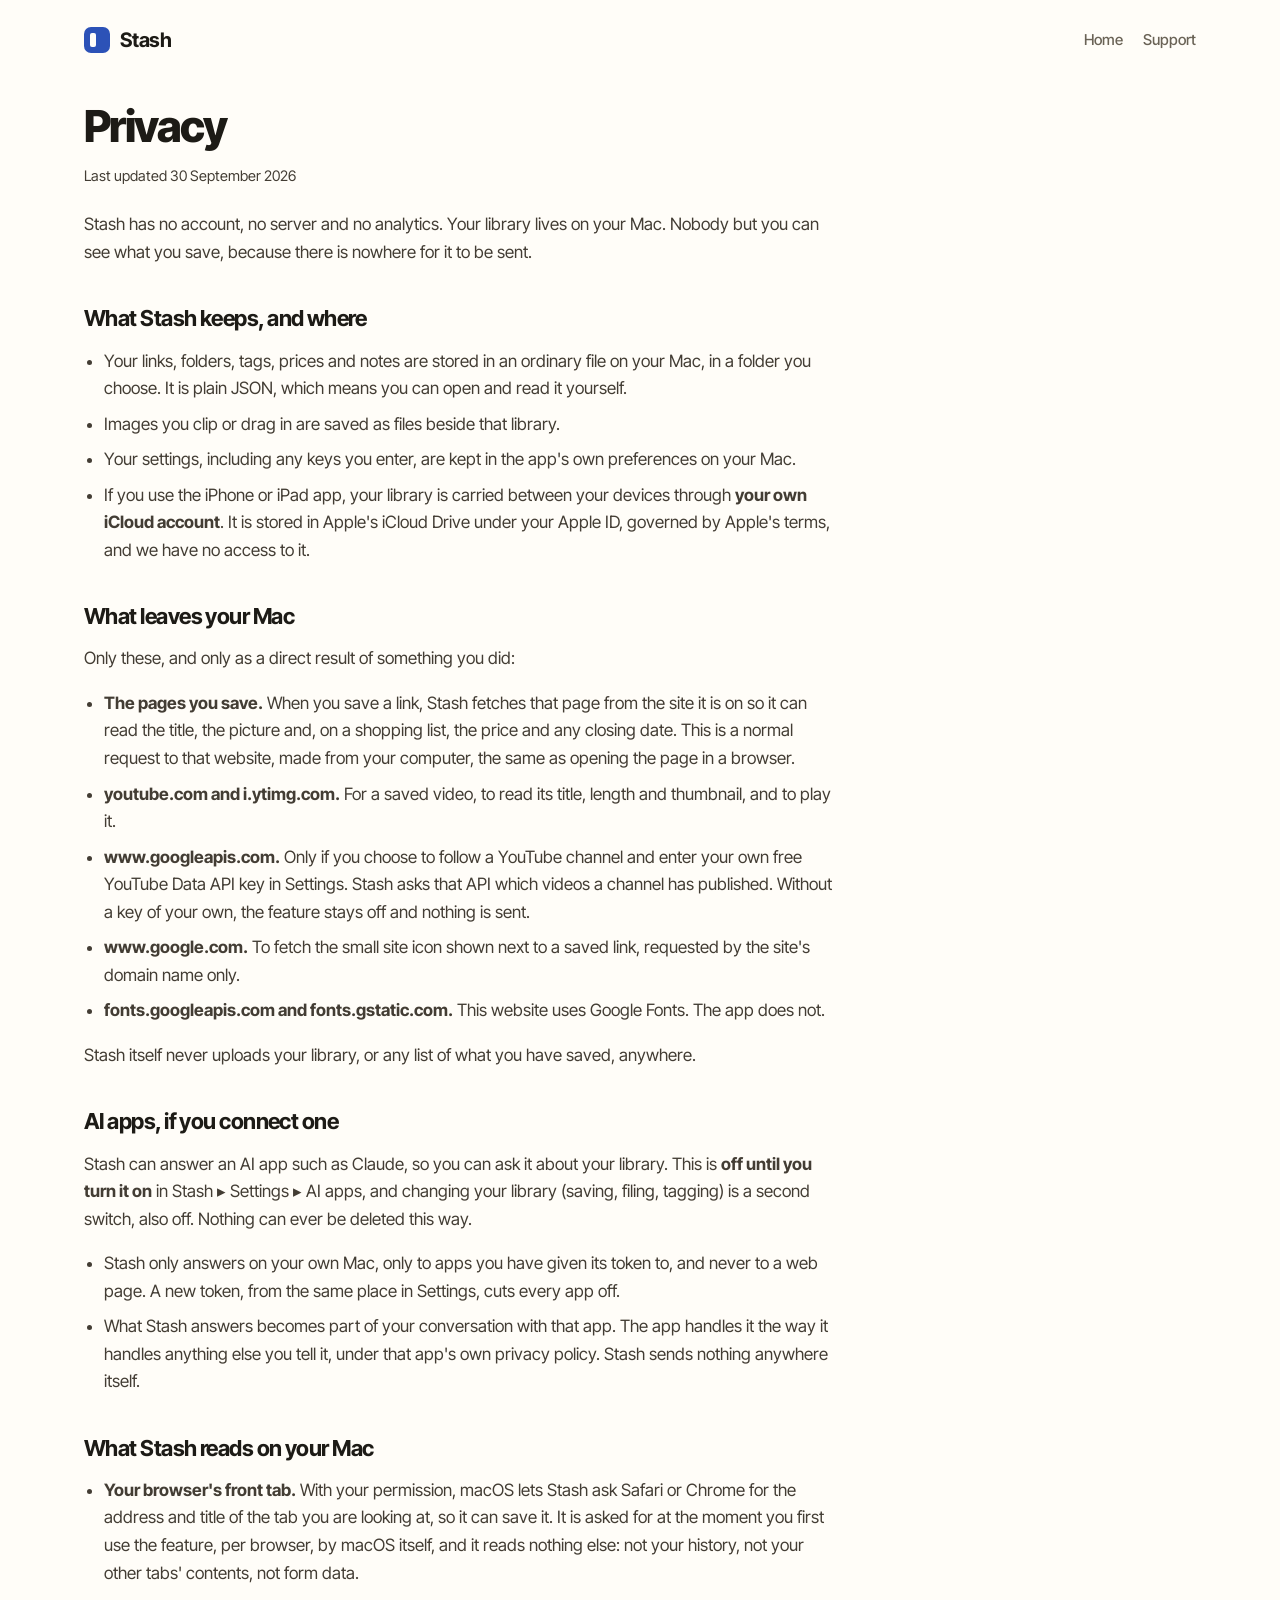
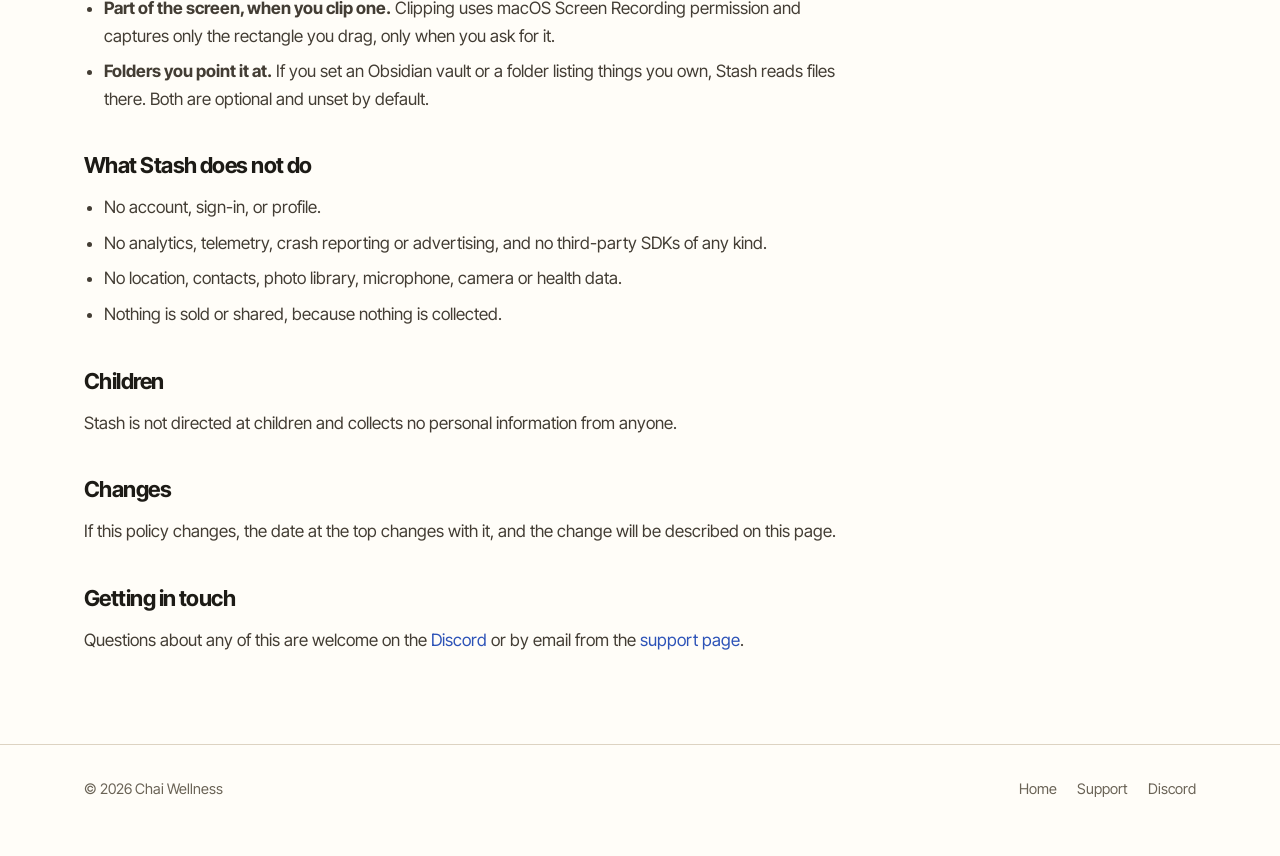
==== privacy.html @ 97584c2a "First publish: Stash Library site" ====
<!DOCTYPE html>
<html lang="en">
<head>
<meta charset="utf-8">
<meta name="viewport" content="width=device-width, initial-scale=1, viewport-fit=cover">
<meta name="description" content="Stash Library's privacy policy: what the app sends, where it sends it, and what it keeps on your own machine.">
<meta name="theme-color" content="#fffdf8" media="(prefers-color-scheme: light)">
<meta name="theme-color" content="#14161b" media="(prefers-color-scheme: dark)">
<meta property="og:title" content="Stash Library — Privacy">
<meta property="og:description" content="What Stash sends, where, and what stays on your Mac.">
<meta property="og:type" content="website">
<meta property="og:image" content="og-image.png">
<meta name="twitter:card" content="summary_large_image">
<link rel="icon" href="favicon.svg" type="image/svg+xml">
<link rel="apple-touch-icon" href="apple-touch-icon.png">
<title>Stash Library — Privacy</title>
<link rel="preconnect" href="https://fonts.googleapis.com">
<link rel="preconnect" href="https://fonts.gstatic.com" crossorigin>
<link rel="stylesheet" href="https://fonts.googleapis.com/css2?family=Inter+Tight:wght@400;500;600;700&family=JetBrains+Mono:wght@500;600&display=swap">
<link rel="stylesheet" href="style.css?v=4">
<style>[hidden]{display:none!important}</style>
</head>
<body>

<div class="wrap">
  <header class="top">
    <a class="brand" href="index.html" aria-label="Stash">
      <span class="brand-mark" aria-hidden="true"></span><span>Stash</span>
    </a>
    <nav class="nav" aria-label="Sections">
      <a href="index.html">Home</a>
      <a href="support.html">Support</a>
    </nav>
  </header>

  <main class="page">
    <h1>Privacy</h1>
    <p class="updated">Last updated 30 September 2026</p>

    <p>Stash has no account, no server and no analytics. Your library lives on your Mac. Nobody
      but you can see what you save, because there is nowhere for it to be sent.</p>

    <h2>What Stash keeps, and where</h2>
    <ul>
      <li>Your links, folders, tags, prices and notes are stored in an ordinary file on your Mac,
        in a folder you choose. It is plain JSON, which means you can open and read it yourself.</li>
      <li>Images you clip or drag in are saved as files beside that library.</li>
      <li>Your settings, including any keys you enter, are kept in the app's own preferences on
        your Mac.</li>
      <li>If you use the iPhone or iPad app, your library is carried between your devices through
        <b>your own iCloud account</b>. It is stored in Apple's iCloud Drive under your Apple ID,
        governed by Apple's terms, and we have no access to it.</li>
    </ul>

    <h2>What leaves your Mac</h2>
    <p>Only these, and only as a direct result of something you did:</p>
    <ul>
      <li><b>The pages you save.</b> When you save a link, Stash fetches that page from the site it
        is on so it can read the title, the picture and, on a shopping list, the price and any
        closing date. This is a normal request to that website, made from your computer, the same
        as opening the page in a browser.</li>
      <li><b>youtube.com and i.ytimg.com.</b> For a saved video, to read its title, length and
        thumbnail, and to play it.</li>
      <li><b>www.googleapis.com.</b> Only if you choose to follow a YouTube channel and enter your
        own free YouTube Data API key in Settings. Stash asks that API which videos a channel has
        published. Without a key of your own, the feature stays off and nothing is sent.</li>
      <li><b>www.google.com.</b> To fetch the small site icon shown next to a saved link, requested
        by the site's domain name only.</li>
      <li><b>fonts.googleapis.com and fonts.gstatic.com.</b> This website uses Google Fonts. The
        app does not.</li>
    </ul>
    <p>Stash itself never uploads your library, or any list of what you have saved, anywhere.</p>

    <h2>AI apps, if you connect one</h2>
    <p>Stash can answer an AI app such as Claude, so you can ask it about your library. This is
      <b>off until you turn it on</b> in Stash ▸ Settings ▸ AI apps, and changing your library
      (saving, filing, tagging) is a second switch, also off. Nothing can ever be deleted this way.</p>
    <ul>
      <li>Stash only answers on your own Mac, only to apps you have given its token to, and never to a
        web page. A new token, from the same place in Settings, cuts every app off.</li>
      <li>What Stash answers becomes part of your conversation with that app. The app handles it the way
        it handles anything else you tell it, under that app's own privacy policy. Stash sends nothing
        anywhere itself.</li>
    </ul>

    <h2>What Stash reads on your Mac</h2>
    <ul>
      <li><b>Your browser's front tab.</b> With your permission, macOS lets Stash ask Safari or
        Chrome for the address and title of the tab you are looking at, so it can save it. It is
        asked for at the moment you first use the feature, per browser, by macOS itself, and it
        reads nothing else: not your history, not your other tabs' contents, not form data.</li>
      <li><b>Part of the screen, when you clip one.</b> Clipping uses macOS Screen Recording
        permission and captures only the rectangle you drag, only when you ask for it.</li>
      <li><b>Folders you point it at.</b> If you set an Obsidian vault or a folder listing things
        you own, Stash reads files there. Both are optional and unset by default.</li>
    </ul>

    <h2>What Stash does not do</h2>
    <ul>
      <li>No account, sign-in, or profile.</li>
      <li>No analytics, telemetry, crash reporting or advertising, and no third-party SDKs of any
        kind.</li>
      <li>No location, contacts, photo library, microphone, camera or health data.</li>
      <li>Nothing is sold or shared, because nothing is collected.</li>
    </ul>

    <h2>Children</h2>
    <p>Stash is not directed at children and collects no personal information from anyone.</p>

    <h2>Changes</h2>
    <p>If this policy changes, the date at the top changes with it, and the change will be
      described on this page.</p>

    <h2>Getting in touch</h2>
    <p>Questions about any of this are welcome on the <a data-discord href="support.html#community">Discord</a>
      or by email from the <a href="support.html">support page</a>.</p>
  </main>
</div>

<footer>
  <div class="wrap foot-inner">
    <div>&copy; 2026 Chai Wellness</div>
    <nav class="foot-links" aria-label="More">
      <a href="index.html">Home</a>
      <a href="support.html">Support</a>
      <a data-discord href="support.html#community">Discord</a>
    </nav>
  </div>
</footer>

<script src="site.js?v=3" defer></script>
</body>
</html>
---- style.css ----
/* Stash Library — site styles.
 *
 * The palette is the app's own, sampled from its screenshots rather than invented: warm paper
 * (#fffdf8 / #faf6ef), the rail's deeper sand (#ebe4d8), the blue of a selected chip (#2c52b7),
 * the green a fallen price is written in and the amber of a shopping list. A site that does not
 * look like the app it sells makes the screenshots feel borrowed.
 *
 * Type is deliberately unlike Crate's: this is a keyboard tool, so a crisp grotesque with a mono for
 * key caps and query syntax, not a display serif. Spacing runs on an 8px grid.
 *
 * Key caps follow Eric's design system: tinted with the accent, a border and a heavier bottom edge,
 * one cap per glyph so ⌃⌘S reads as three keys rather than a smudge.
 */

:root {
  --paper: #fffdf8;
  --paper-2: #faf6ef;
  --sand: #ebe4d8;
  --sand-2: #e2d9c9;
  --ink: #1d1b16;
  --ink-2: #433d34;
  --muted: #6a6356;
  --line: #ddd3c2;
  --accent: #2c52b7;
  --accent-ink: #ffffff;
  --accent-soft: rgba(44, 82, 183, .09);
  --green: #1f7f55;
  --amber: #a86a08;
  --radius: 14px;
  --radius-sm: 9px;
  --shadow: 0 1px 2px rgba(29, 27, 22, .05), 0 10px 28px rgba(29, 27, 22, .08);
  --shadow-lift: 0 2px 4px rgba(29, 27, 22, .06), 0 16px 36px rgba(29, 27, 22, .12);
  --shot-shadow: rgba(29, 27, 22, .2);
  --maxw: 1160px;
}

@media (prefers-color-scheme: dark) {
  :root:not([data-theme="light"]) {
    --paper: #14161b; --paper-2: #181b21; --sand: #1f232c; --sand-2: #272c37;
    --ink: #eceef2; --ink-2: #c9cfd9; --muted: #9aa2b1; --line: #2c313c;
    --accent: #93aaf6; --accent-ink: #0f1420; --accent-soft: rgba(147, 170, 246, .12);
    --green: #4cc48c; --amber: #e0a545;
    --shadow: 0 1px 2px rgba(0, 0, 0, .3), 0 10px 28px rgba(0, 0, 0, .4);
    --shadow-lift: 0 2px 4px rgba(0, 0, 0, .35), 0 16px 36px rgba(0, 0, 0, .5);
    --shot-shadow: rgba(0, 0, 0, .55);
  }
}
:root[data-theme="dark"] {
  --paper: #14161b; --paper-2: #181b21; --sand: #1f232c; --sand-2: #272c37;
  --ink: #eceef2; --ink-2: #c9cfd9; --muted: #9aa2b1; --line: #2c313c;
  --accent: #93aaf6; --accent-ink: #0f1420; --accent-soft: rgba(147, 170, 246, .12);
  --green: #4cc48c; --amber: #e0a545;
  --shadow: 0 1px 2px rgba(0, 0, 0, .3), 0 10px 28px rgba(0, 0, 0, .4);
  --shadow-lift: 0 2px 4px rgba(0, 0, 0, .35), 0 16px 36px rgba(0, 0, 0, .5);
  --shot-shadow: rgba(0, 0, 0, .55);
}

* { box-sizing: border-box; }
html { scroll-behavior: smooth; scroll-padding-top: 16px; }
@media (prefers-reduced-motion: reduce) { html { scroll-behavior: auto; } }

body {
  margin: 0;
  background: var(--paper);
  color: var(--ink);
  font: 400 17px/1.62 "Inter Tight", ui-sans-serif, -apple-system, BlinkMacSystemFont, "Segoe UI", sans-serif;
  -webkit-font-smoothing: antialiased;
  text-rendering: optimizeLegibility;
  overflow-x: hidden;
}

/* Every screenshot carries its intrinsic width/height so the page reserves the right space before it
   loads. Those attributes also SET the height, so without this a shot scaled by width keeps its full
   pixel height and stretches to many times its proper size. */
img { max-width: 100%; height: auto; }

.wrap { max-width: var(--maxw); margin: 0 auto; padding: 0 16px; }
@media (min-width: 700px) { .wrap { padding: 0 24px; } }

a { color: var(--accent); text-decoration: none; }
a:hover { text-decoration: underline; }
:focus-visible { outline: 3px solid var(--accent); outline-offset: 3px; border-radius: 6px; }

.skip {
  position: absolute; left: 16px; top: -48px; z-index: 50;
  padding: 8px 14px; border-radius: 8px; background: var(--accent); color: var(--accent-ink);
}
.skip:focus { top: 12px; text-decoration: none; }

/* --- header ------------------------------------------------------------------------------------ */
.top { display: flex; align-items: center; gap: 24px; padding: 24px 0 8px; flex-wrap: wrap; }
.brand {
  display: inline-flex; align-items: center; gap: 10px;
  font-weight: 700; font-size: 20px; letter-spacing: -.01em; color: var(--ink);
}
.brand:hover { text-decoration: none; }
.brand-mark { width: 26px; height: 26px; border-radius: 7px; background: var(--accent); position: relative; flex: 0 0 26px; }
.brand-mark::after {
  content: ""; position: absolute; left: 6px; top: 6px; width: 6px; height: 14px;
  border-radius: 2px; background: var(--paper);
}
.nav { margin-left: auto; display: flex; align-items: center; gap: 20px; flex-wrap: wrap; }
.nav a { color: var(--muted); font-size: 15px; font-weight: 500; }
.nav a:hover { color: var(--ink); text-decoration: none; }
.nav .discord, .pill.discord { display: inline-flex; align-items: center; gap: 7px; }
.nav .discord svg, .pill.discord svg { width: 17px; height: 17px; }

/* --- type ---------------------------------------------------------------------------------------- */
.label {
  font: 600 12px/1 "JetBrains Mono", ui-monospace, SFMono-Regular, Menlo, monospace;
  letter-spacing: .12em; text-transform: uppercase; color: var(--muted); margin-bottom: 16px;
}
h1 {
  font-size: clamp(40px, 5.9vw, 68px); line-height: 1.02; letter-spacing: -.035em;
  margin: 0 0 24px; font-weight: 800;
}
h1 em { font-style: normal; color: var(--accent); }
h2 {
  font-size: clamp(28px, 3.3vw, 40px); line-height: 1.1; letter-spacing: -.025em;
  margin: 0 0 16px; font-weight: 700;
}
h3 { font-weight: 700; letter-spacing: -.01em; }

code {
  font: 500 .86em/1 "JetBrains Mono", ui-monospace, SFMono-Regular, Menlo, monospace;
  padding: 3px 6px; border-radius: 6px; background: var(--sand); color: var(--ink);
  white-space: nowrap;
}

/* Key caps. One element per glyph; adjacent caps sit 3px apart so a chord reads as keys. */
kbd {
  display: inline-block; min-width: 1.7em; text-align: center;
  font: 600 12.5px/1 "JetBrains Mono", ui-monospace, SFMono-Regular, Menlo, monospace;
  padding: 5px 6px 4px; border-radius: 6px; vertical-align: .08em;
  color: var(--ink);
  background: color-mix(in srgb, var(--accent) 7%, var(--paper));
  border: 1px solid color-mix(in srgb, var(--accent) 26%, var(--line));
  border-bottom-width: 2px;
}
kbd + kbd { margin-left: 3px; }

/* --- hero ----------------------------------------------------------------------------------------- */
.hero {
  position: relative;
  display: grid; grid-template-columns: minmax(0, 1fr) minmax(0, 1.05fr);
  gap: 56px; align-items: center; padding: 48px 0 40px;
}
.lede { font-size: 20px; line-height: 1.55; color: var(--ink-2); margin: 0 0 32px; max-width: 42ch; }
.pills { display: flex; align-items: center; gap: 12px; flex-wrap: wrap; }
.pill {
  display: inline-flex; align-items: center; gap: 8px;
  padding: 11px 18px; border-radius: 999px; border: 1px solid var(--line);
  background: var(--paper-2); color: var(--ink-2); font-size: 15px; font-weight: 500;
}
a.pill:hover { text-decoration: none; border-color: color-mix(in srgb, var(--accent) 40%, var(--line)); }
.pill.solid { background: var(--accent); border-color: var(--accent); color: var(--accent-ink); font-weight: 600; }
.pill .dot { width: 7px; height: 7px; border-radius: 50%; background: currentColor; opacity: .85; }

/* A soft wash behind the pictures, so they sit on something rather than float. */
.hero-art { position: relative; min-height: 440px; }
.hero-art::before {
  content: ""; position: absolute; inset: -8% -12% -10% -6%; z-index: -1;
  background: radial-gradient(60% 60% at 55% 45%, var(--accent-soft), transparent 70%);
}
/* The screenshots carry their own frame — a macOS window, an Apple device bezel — with transparent
   corners. So no CSS border or radius, and drop-shadow rather than box-shadow, because drop-shadow
   follows the silhouette instead of casting a rectangle behind a rounded phone. */
.hero-art .mac { width: 100%; max-width: 600px; display: block; filter: drop-shadow(0 20px 44px var(--shot-shadow)); }
.hero-art .phone {
  position: absolute; right: -16px; bottom: -28px; width: 196px;
  filter: drop-shadow(0 18px 36px var(--shot-shadow));
}

/* --- what only Stash does ------------------------------------------------------------------------ */
.only {
  display: grid; grid-template-columns: repeat(3, minmax(0, 1fr)); gap: 16px;
  padding: 8px 0 72px;
}
.only-card {
  display: flex; flex-direction: column; gap: 6px;
  padding: 20px 22px; border-radius: var(--radius);
  background: var(--paper-2); border: 1px solid var(--line); color: var(--ink);
  transition: transform .16s ease, box-shadow .16s ease, border-color .16s ease;
}
.only-card:hover {
  text-decoration: none; transform: translateY(-2px); box-shadow: var(--shadow-lift);
  border-color: color-mix(in srgb, var(--accent) 38%, var(--line));
}
.only-card b { font-size: 17px; font-weight: 700; letter-spacing: -.01em; }
.only-card b::after { content: " \2192"; color: var(--accent); font-weight: 600; }
.only-card > span { color: var(--muted); font-size: 15px; line-height: 1.5; }
@media (prefers-reduced-motion: reduce) { .only-card { transition: none; } .only-card:hover { transform: none; } }

/* --- sections -------------------------------------------------------------------------------------- */
section.band { padding: 88px 0; border-top: 1px solid var(--line); }
section.band.alt { background: var(--paper-2); }
.row { display: grid; grid-template-columns: minmax(0, .9fr) minmax(0, 1.1fr); gap: 64px; align-items: center; }
.row.flip .copy { order: 2; }
.row.flip > :not(.copy) { order: 1; }
.copy { max-width: 52ch; }
.copy.wide { max-width: 64ch; margin-bottom: 40px; }
.copy p { color: var(--ink-2); margin: 0 0 16px; }
.copy p.soft { color: var(--muted); font-size: 16px; }
.facts { list-style: none; margin: 24px 0 0; padding: 0; }
.facts li { position: relative; padding-left: 24px; margin-bottom: 12px; color: var(--ink-2); font-size: 16px; line-height: 1.7; }
.facts li::before {
  content: ""; position: absolute; left: 4px; top: 11px; width: 7px; height: 7px;
  border-radius: 2px; background: var(--accent); opacity: .7;
}
.shot img { width: 100%; display: block; filter: drop-shadow(0 16px 34px var(--shot-shadow)); }
.shot.phones { display: flex; gap: 24px; justify-content: center; }
.shot.phones picture { flex: 0 1 46%; max-width: 270px; }
.shot.pad { max-width: 1000px; margin: 48px auto 0; }

.note {
  margin-top: 24px; padding: 16px 18px; border-radius: var(--radius-sm);
  background: var(--accent-soft); border: 1px solid color-mix(in srgb, var(--accent) 22%, transparent);
  color: var(--ink-2); font-size: 16px;
}
.note b { color: var(--ink); }

/* --- the keyboard section (its contents are generated by scripts/site_keys.py) ------------------ */
.keys-grid { display: grid; grid-template-columns: repeat(2, minmax(0, 1fr)); gap: 16px; }
.kgroup {
  background: var(--paper); border: 1px solid var(--line); border-radius: var(--radius);
  padding: 20px 22px 12px;
}
.kgroup h3 {
  margin: 0 0 8px;
  font: 600 12px/1 "JetBrains Mono", ui-monospace, monospace; letter-spacing: .12em;
  text-transform: uppercase; color: var(--muted);
}
.kgroup ul { list-style: none; margin: 0; padding: 0; }
.kgroup li {
  display: flex; align-items: center; justify-content: space-between; gap: 16px;
  padding: 10px 0; border-top: 1px solid color-mix(in srgb, var(--line) 70%, transparent);
}
.kgroup li:first-child { border-top: 0; }
.kl { color: var(--ink-2); font-size: 15.5px; }
.kc { white-space: nowrap; flex: 0 0 auto; }
.kor { margin: 0 6px; color: var(--muted); font-size: 13px; }

/* --- search, as it reads a query ---------------------------------------------------------------- */
.searchmock {
  background: var(--paper); border: 1px solid var(--line); border-radius: 18px;
  padding: 22px; box-shadow: var(--shadow);
}
.searchmock .field {
  display: flex; align-items: center; gap: 10px;
  padding: 13px 16px; border-radius: 12px; font-size: 17px; font-weight: 500;
  background: var(--paper-2); border: 1.5px solid color-mix(in srgb, var(--accent) 55%, var(--line));
  box-shadow: 0 0 0 4px var(--accent-soft);
}
.glass {
  position: relative; width: 12px; height: 12px; border: 2px solid var(--muted); border-radius: 50%;
  flex: 0 0 12px; margin-right: 2px;
}
.glass::after {
  content: ""; position: absolute; width: 2px; height: 6px; background: var(--muted);
  right: -4px; bottom: -5px; transform: rotate(-45deg); border-radius: 1px;
}
.caret { width: 2px; height: 20px; background: var(--accent); margin-left: 1px; animation: blink 1.1s steps(1) infinite; }
@keyframes blink { 50% { opacity: 0; } }
@media (prefers-reduced-motion: reduce) { .caret { animation: none; } }
.reads { display: flex; flex-direction: column; gap: 8px; margin: 18px 0; }
.read { color: var(--muted); font-size: 15px; }
.read b {
  display: inline-block; min-width: 108px; margin-right: 10px;
  font: 600 13.5px/1.6 "JetBrains Mono", ui-monospace, monospace; color: var(--accent);
}
.result {
  display: flex; align-items: center; gap: 12px;
  padding: 14px 16px; border-radius: 12px; background: var(--paper-2); border: 1px solid var(--line);
}
.result .dot { width: 8px; height: 8px; border-radius: 50%; background: var(--accent); flex: 0 0 8px; }
.result b { display: block; font-size: 15.5px; }
.result small { color: var(--muted); font-size: 13.5px; }
.small { margin: 14px 0 0; color: var(--muted); font-size: 13.5px; }

/* --- a conversation with Claude ---------------------------------------------------------------- */
.chat {
  display: flex; flex-direction: column; gap: 12px;
  background: var(--paper); border: 1px solid var(--line); border-radius: 18px;
  padding: 22px; box-shadow: var(--shadow);
}
.msg { margin: 0; padding: 12px 16px; border-radius: 16px; font-size: 15.5px; line-height: 1.5; max-width: 88%; }
.msg.you { align-self: flex-end; background: var(--accent); color: var(--accent-ink); border-bottom-right-radius: 5px; }
.msg.ai { align-self: flex-start; background: var(--sand); color: var(--ink); border-bottom-left-radius: 5px; }
.chat .small { margin-top: 4px; }

/* --- the smaller things ------------------------------------------------------------------------ */
.grid { display: grid; grid-template-columns: repeat(3, minmax(0, 1fr)); gap: 16px; margin-top: 32px; }
.tile { padding: 22px 24px; border-radius: var(--radius); border: 1px solid var(--line); background: var(--paper); }
.tile h3 { margin: 0 0 8px; font-size: 17.5px; }
.tile p { margin: 0; color: var(--muted); font-size: 15.5px; }

/* --- closing + footer --------------------------------------------------------------------------- */
.close { text-align: center; padding: 96px 0; border-top: 1px solid var(--line); }
.close h2 { max-width: 20ch; margin: 0 auto 16px; }
.close p { color: var(--ink-2); max-width: 58ch; margin: 0 auto 32px; }
.close .pills { justify-content: center; }

footer { border-top: 1px solid var(--line); padding: 32px 0 56px; color: var(--muted); font-size: 14.5px; }
.foot-inner { display: flex; gap: 16px; align-items: center; flex-wrap: wrap; }
.foot-links { margin-left: auto; display: flex; gap: 20px; flex-wrap: wrap; }
.foot-links a { color: var(--muted); }

/* --- support / privacy pages -------------------------------------------------------------------- */
.page { padding: 40px 0 72px; max-width: 760px; }
.page h1 { font-size: clamp(32px, 4vw, 44px); margin-bottom: 8px; }
.page h2 { font-size: 22px; margin: 40px 0 8px; }
.page h3 { font-size: 17.5px; margin: 24px 0 6px; }
.page p, .page li { color: var(--ink-2); }
.page ul { padding-left: 20px; }
.page li { margin-bottom: 8px; }
.updated { color: var(--muted); font-size: 14.5px; margin-bottom: 24px; }
.qa { border-top: 1px solid var(--line); padding-top: 16px; margin-top: 16px; }
.qa h3 { margin-top: 0; }
.emailrow { display: flex; align-items: center; gap: 10px; flex-wrap: wrap; margin: 12px 0 0; }
.emailrow code { font-size: 15px; padding: 9px 12px; }
.emailrow button {
  font: 500 14px/1 inherit; padding: 9px 13px; border-radius: 8px;
  border: 1px solid var(--line); background: var(--paper); color: var(--ink-2); cursor: pointer;
}
.emailrow button:hover { background: var(--sand); }

/* --- screenshots open full size (site.js) --------------------------------------------------------- */
.zoomable { cursor: zoom-in; }
.zoomable:focus-visible { outline: 3px solid var(--accent); outline-offset: 6px; border-radius: 4px; }
.lightbox {
  position: fixed; inset: 0; z-index: 100; display: none; align-items: center; justify-content: center;
  padding: 28px; background: rgba(16, 15, 12, .88);
  -webkit-backdrop-filter: blur(3px); backdrop-filter: blur(3px);
}
.lightbox.on { display: flex; }
.lightbox img { max-width: 100%; max-height: 100%; width: auto; height: auto; animation: lb-in .16s ease-out; }
@keyframes lb-in { from { opacity: 0; transform: scale(.985); } to { opacity: 1; transform: none; } }
@media (prefers-reduced-motion: reduce) { .lightbox img { animation: none; } }
.lightbox .lb-close {
  position: absolute; top: 18px; right: 20px; width: 44px; height: 44px; border-radius: 50%;
  border: 1px solid rgba(255, 255, 255, .28); background: rgba(255, 255, 255, .1);
  color: #fff; font: 400 22px/1 system-ui, sans-serif; cursor: pointer;
}
.lightbox .lb-close:hover { background: rgba(255, 255, 255, .2); }
.lightbox .lb-close:focus-visible { outline: 3px solid #fff; outline-offset: 3px; }
.lightbox .lb-cap {
  position: absolute; left: 0; right: 0; bottom: 16px; text-align: center;
  color: rgba(255, 255, 255, .75); font-size: 14px; padding: 0 72px;
}

/* --- narrow ------------------------------------------------------------------------------------- */
@media (max-width: 960px) {
  .only { grid-template-columns: repeat(2, minmax(0, 1fr)); }
  .grid { grid-template-columns: repeat(2, minmax(0, 1fr)); }
}
@media (max-width: 900px) {
  .hero { grid-template-columns: minmax(0, 1fr); gap: 40px; padding-top: 32px; }
  .hero-art { min-height: 0; }
  .hero-art .mac { max-width: 100%; margin: 0 auto; }
  .hero-art .phone { position: static; width: 150px; margin: -48px 8% 0 auto; display: block; }
  .row { grid-template-columns: minmax(0, 1fr); gap: 32px; }
  .row.flip .copy, .row.flip > :not(.copy) { order: initial; }
  .keys-grid { grid-template-columns: minmax(0, 1fr); }
  section.band { padding: 56px 0; }
  .nav { width: 100%; margin-left: 0; gap: 16px; }
  .nav a { font-size: 14px; }
}
@media (max-width: 620px) {
  body { font-size: 16.5px; }
  .lede { font-size: 18px; }
  .only, .grid { grid-template-columns: minmax(0, 1fr); }
  .only { padding-bottom: 48px; }
  .kgroup li { flex-wrap: wrap; gap: 6px; }
  .read b { min-width: 0; display: block; }
  .foot-links { margin-left: 0; width: 100%; }
  .lightbox { padding: 12px; }
  .lightbox .lb-cap { display: none; }
}

/* A chord never splits across a line; two caps on two lines read as two separate keys. */
.chord { white-space: nowrap; }

/* The key groups flow as two balanced COLUMNS rather than a grid of rows, so a short group isn't
   stretched to the height of the long one beside it. site_keys.py orders them so each column reads
   top to bottom: Anywhere, then Getting around; On a link, then Tabs and videos. */
.keys-grid { display: block; columns: 2; column-gap: 16px; }
.keys-grid .kgroup { break-inside: avoid; margin-bottom: 16px; }
@media (max-width: 900px) { .keys-grid { columns: 1; } }

/* The save sheet is a narrow panel; shown at its own size rather than blown up to fill the column. */
.shot.sheet { display: flex; justify-content: center; }
.shot.sheet picture { width: min(100%, 360px); }
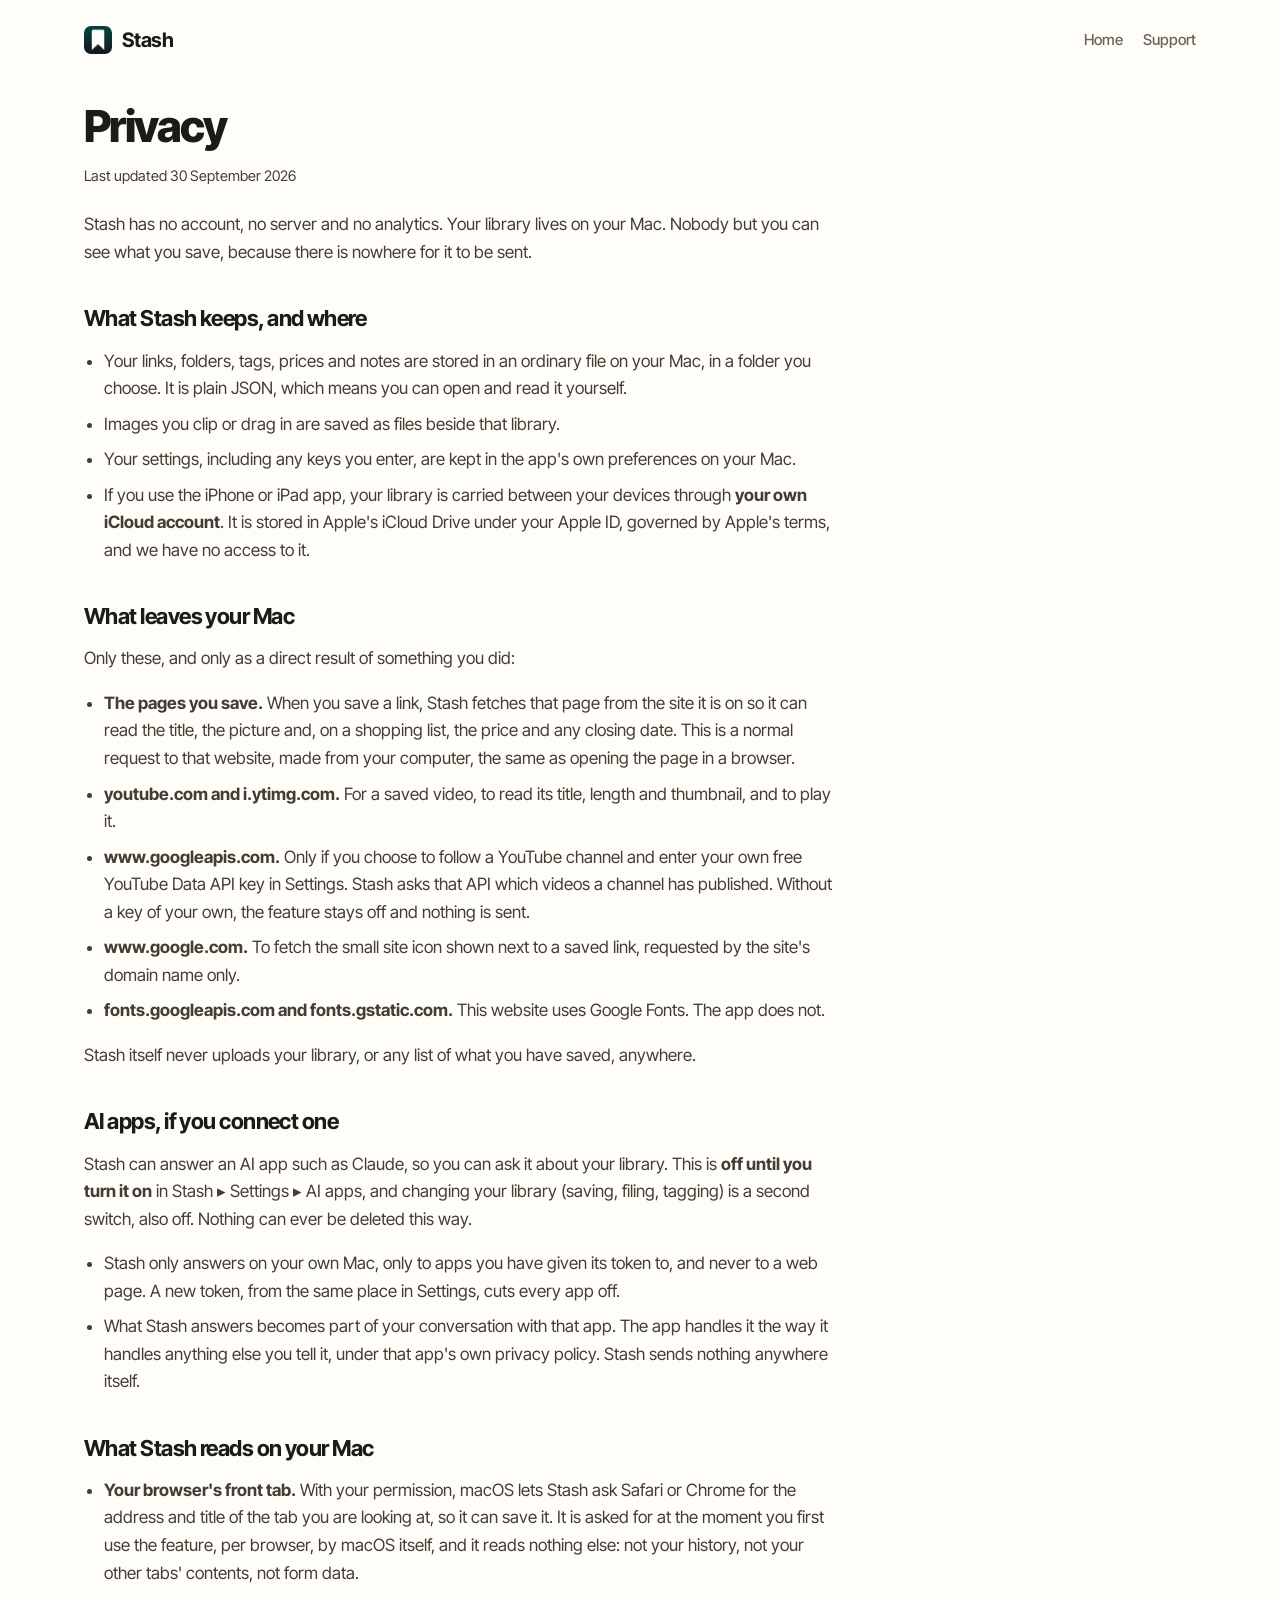
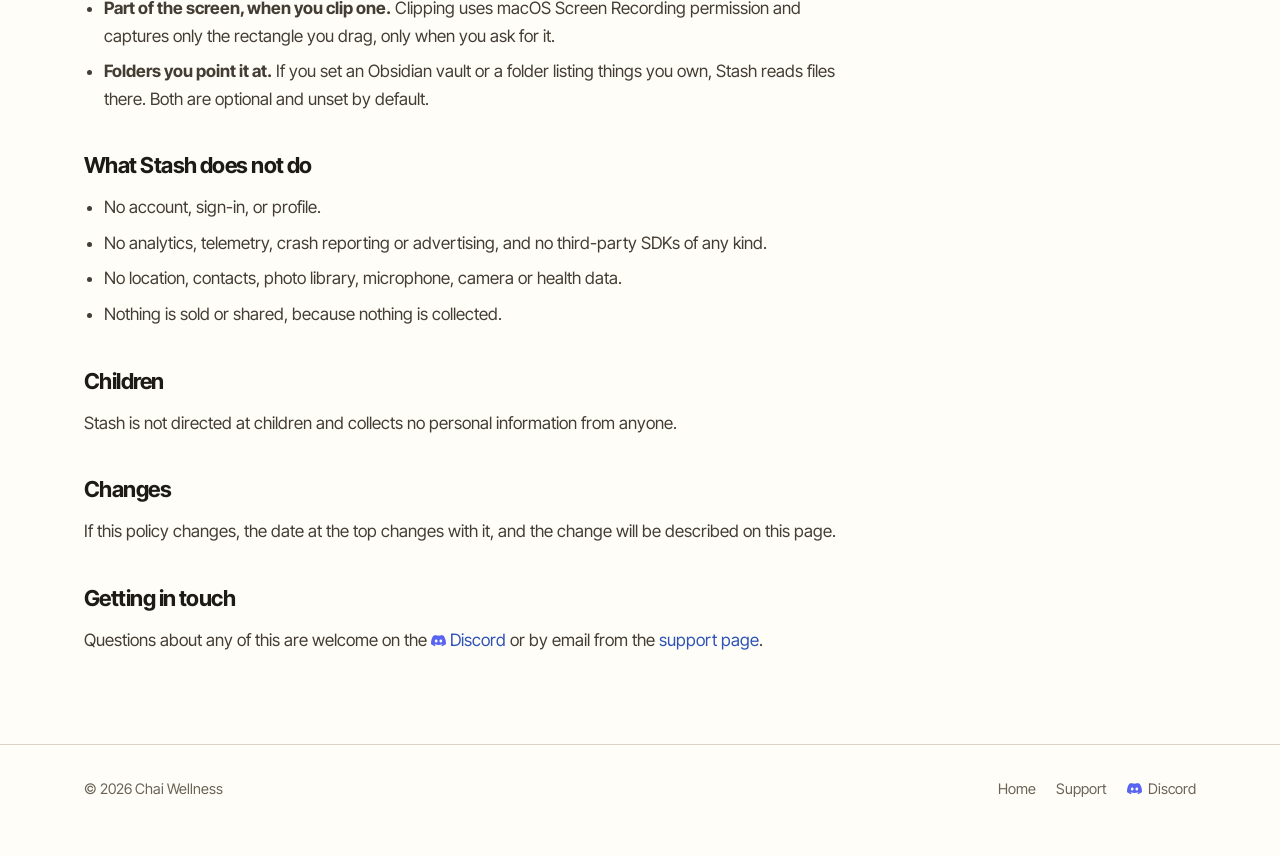
==== commit fc01f67b: "Discord invite, support email, real app icon" ====
--- a/privacy.html
+++ b/privacy.html
@@ -11,13 +11,13 @@
 <meta property="og:type" content="website">
 <meta property="og:image" content="og-image.png">
 <meta name="twitter:card" content="summary_large_image">
-<link rel="icon" href="favicon.svg" type="image/svg+xml">
+<link rel="icon" href="favicon.png" type="image/png">
 <link rel="apple-touch-icon" href="apple-touch-icon.png">
 <title>Stash Library — Privacy</title>
 <link rel="preconnect" href="https://fonts.googleapis.com">
 <link rel="preconnect" href="https://fonts.gstatic.com" crossorigin>
 <link rel="stylesheet" href="https://fonts.googleapis.com/css2?family=Inter+Tight:wght@400;500;600;700&family=JetBrains+Mono:wght@500;600&display=swap">
-<link rel="stylesheet" href="style.css?v=4">
+<link rel="stylesheet" href="style.css?v=5">
 <style>[hidden]{display:none!important}</style>
 </head>
 <body>
@@ -25,7 +25,7 @@
 <div class="wrap">
   <header class="top">
     <a class="brand" href="index.html" aria-label="Stash">
-      <span class="brand-mark" aria-hidden="true"></span><span>Stash</span>
+      <img class="brand-mark" src="img/icon.png" width="28" height="28" alt=""><span>Stash</span>
     </a>
     <nav class="nav" aria-label="Sections">
       <a href="index.html">Home</a>
@@ -112,7 +112,7 @@
       described on this page.</p>
 
     <h2>Getting in touch</h2>
-    <p>Questions about any of this are welcome on the <a data-discord href="support.html#community">Discord</a>
+    <p>Questions about any of this are welcome on the <a class="discord inline" data-discord href="support.html#community"><svg viewBox="0 0 24 24" aria-hidden="true" fill="currentColor"><path d="M20.3 4.4A19.8 19.8 0 0 0 15.4 3l-.6 1.3a18.4 18.4 0 0 0-5.6 0L8.6 3a19.7 19.7 0 0 0-4.9 1.5C.6 9.1-.3 13.6.1 18.1a19.9 19.9 0 0 0 6 3l1.3-2.1a12.9 12.9 0 0 1-2-1l.5-.4a14.2 14.2 0 0 0 12.2 0l.5.4a12.9 12.9 0 0 1-2.1 1l1.3 2.1a19.8 19.8 0 0 0 6-3c.5-5.2-.8-9.7-3.5-13.7ZM8.3 15.3c-1.2 0-2.2-1.1-2.2-2.4s1-2.4 2.2-2.4 2.2 1.1 2.2 2.4-1 2.4-2.2 2.4Zm7.4 0c-1.2 0-2.2-1.1-2.2-2.4s1-2.4 2.2-2.4 2.2 1.1 2.2 2.4-1 2.4-2.2 2.4Z"/></svg>Discord</a>
       or by email from the <a href="support.html">support page</a>.</p>
   </main>
 </div>
@@ -123,11 +123,11 @@
     <nav class="foot-links" aria-label="More">
       <a href="index.html">Home</a>
       <a href="support.html">Support</a>
-      <a data-discord href="support.html#community">Discord</a>
+      <a class="discord" data-discord href="support.html#community"><svg viewBox="0 0 24 24" aria-hidden="true" fill="currentColor"><path d="M20.3 4.4A19.8 19.8 0 0 0 15.4 3l-.6 1.3a18.4 18.4 0 0 0-5.6 0L8.6 3a19.7 19.7 0 0 0-4.9 1.5C.6 9.1-.3 13.6.1 18.1a19.9 19.9 0 0 0 6 3l1.3-2.1a12.9 12.9 0 0 1-2-1l.5-.4a14.2 14.2 0 0 0 12.2 0l.5.4a12.9 12.9 0 0 1-2.1 1l1.3 2.1a19.8 19.8 0 0 0 6-3c.5-5.2-.8-9.7-3.5-13.7ZM8.3 15.3c-1.2 0-2.2-1.1-2.2-2.4s1-2.4 2.2-2.4 2.2 1.1 2.2 2.4-1 2.4-2.2 2.4Zm7.4 0c-1.2 0-2.2-1.1-2.2-2.4s1-2.4 2.2-2.4 2.2 1.1 2.2 2.4-1 2.4-2.2 2.4Z"/></svg>Discord</a>
     </nav>
   </div>
 </footer>
 
-<script src="site.js?v=3" defer></script>
+<script src="site.js?v=4" defer></script>
 </body>
 </html>
--- a/style.css
+++ b/style.css
@@ -390,3 +390,14 @@
 /* The save sheet is a narrow panel; shown at its own size rather than blown up to fill the column. */
 .shot.sheet { display: flex; justify-content: center; }
 .shot.sheet picture { width: min(100%, 360px); }
+
+/* The brand mark is the app's real icon (img/icon.png), rounded the way iOS rounds it. */
+img.brand-mark { width: 28px; height: 28px; border-radius: 7px; display: block; flex: 0 0 28px; background: none; }
+
+/* Every Discord button carries Discord's own mark in Discord's own blurple (Eric, 2026-09-28).
+   The words stay in the page's colours; only the mark is Discord's. */
+.discord svg { color: #5865F2; }
+.foot-links .discord { display: inline-flex; align-items: center; gap: 6px; }
+.foot-links .discord svg { width: 15px; height: 15px; }
+
+.discord.inline svg { width: 15px; height: 15px; vertical-align: -2px; margin-right: 4px; }
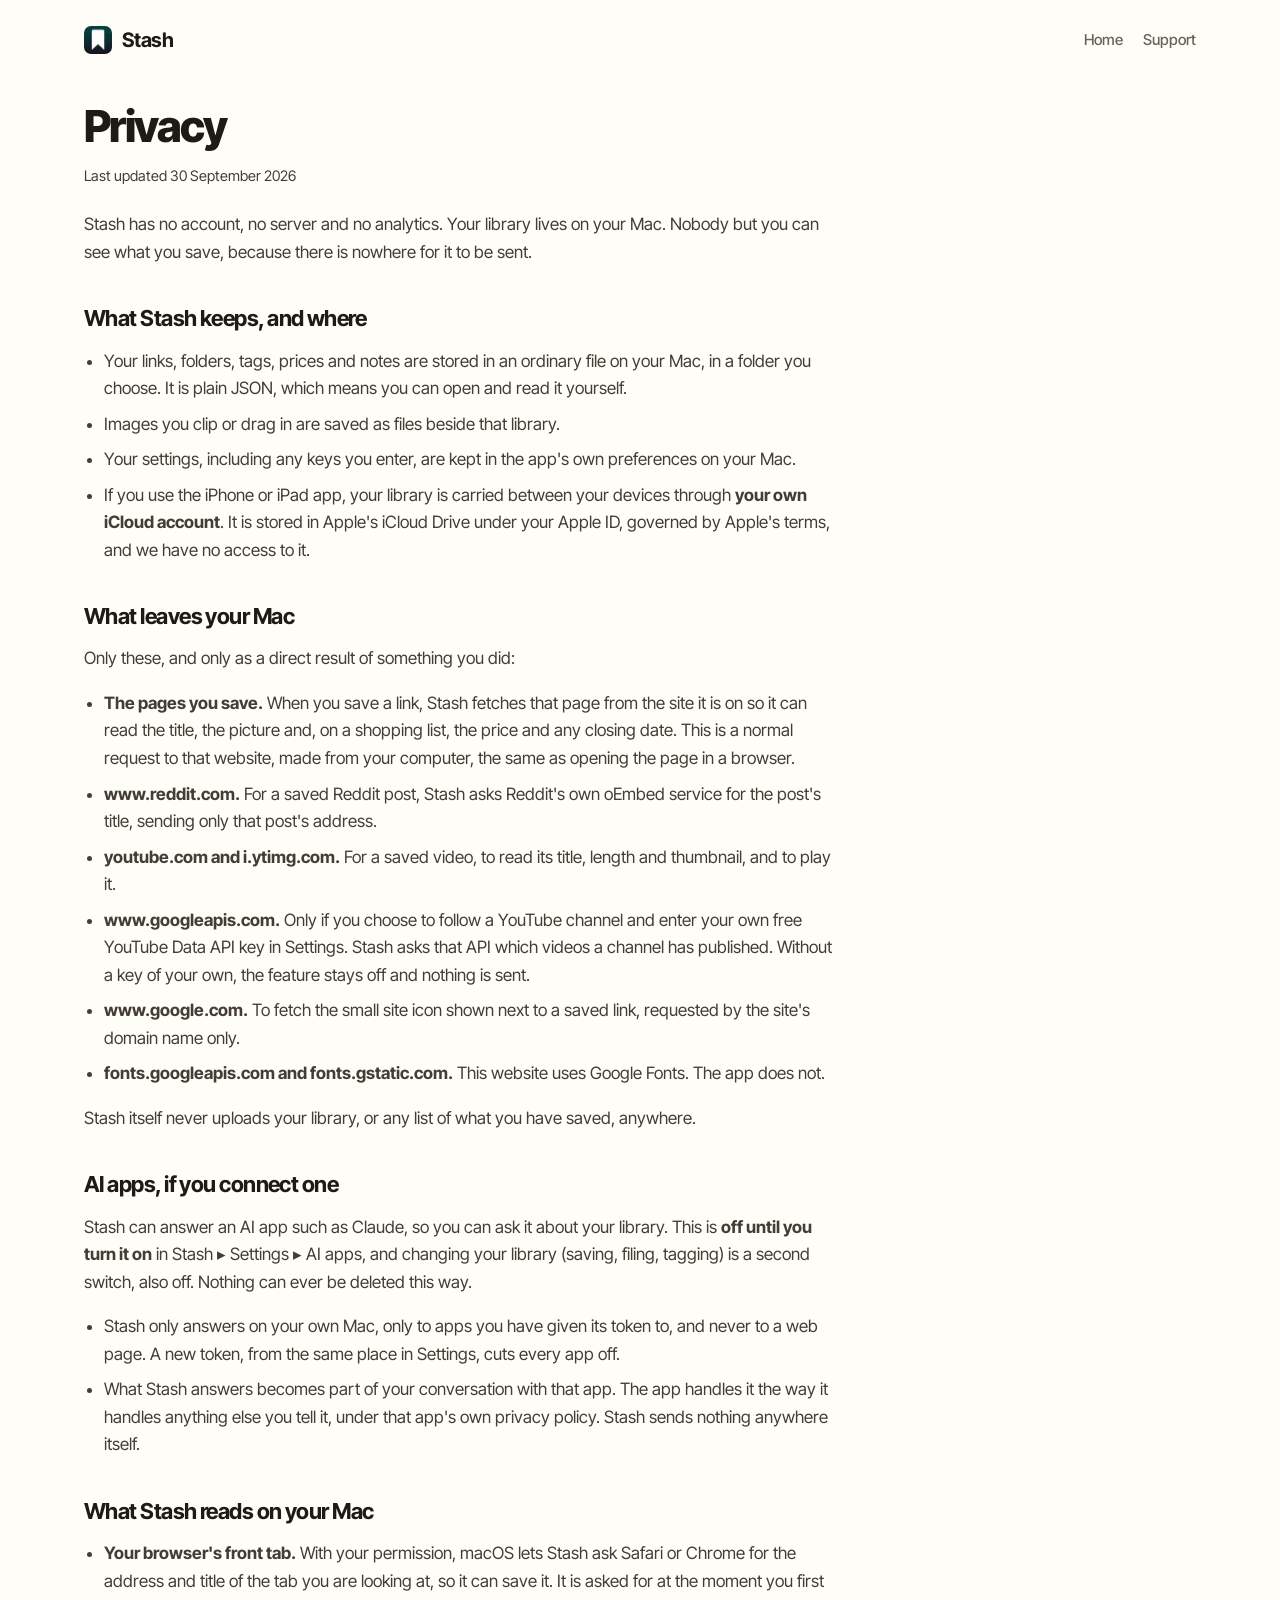
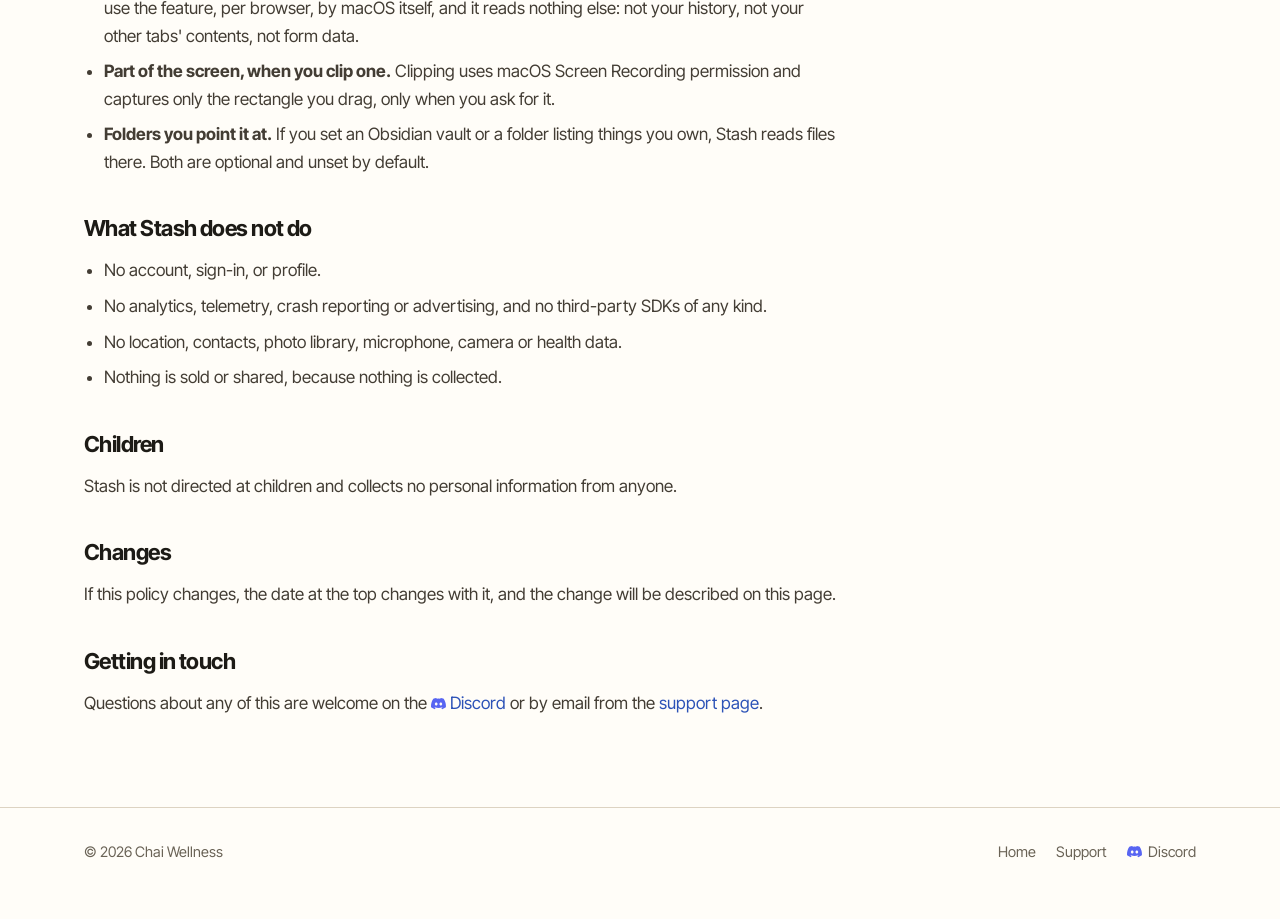
==== commit 88079e74: "Privacy: name the Reddit oEmbed request" ====
--- a/privacy.html
+++ b/privacy.html
@@ -59,6 +59,8 @@
         is on so it can read the title, the picture and, on a shopping list, the price and any
         closing date. This is a normal request to that website, made from your computer, the same
         as opening the page in a browser.</li>
+      <li><b>www.reddit.com.</b> For a saved Reddit post, Stash asks Reddit's own oEmbed service for
+        the post's title, sending only that post's address.</li>
       <li><b>youtube.com and i.ytimg.com.</b> For a saved video, to read its title, length and
         thumbnail, and to play it.</li>
       <li><b>www.googleapis.com.</b> Only if you choose to follow a YouTube channel and enter your
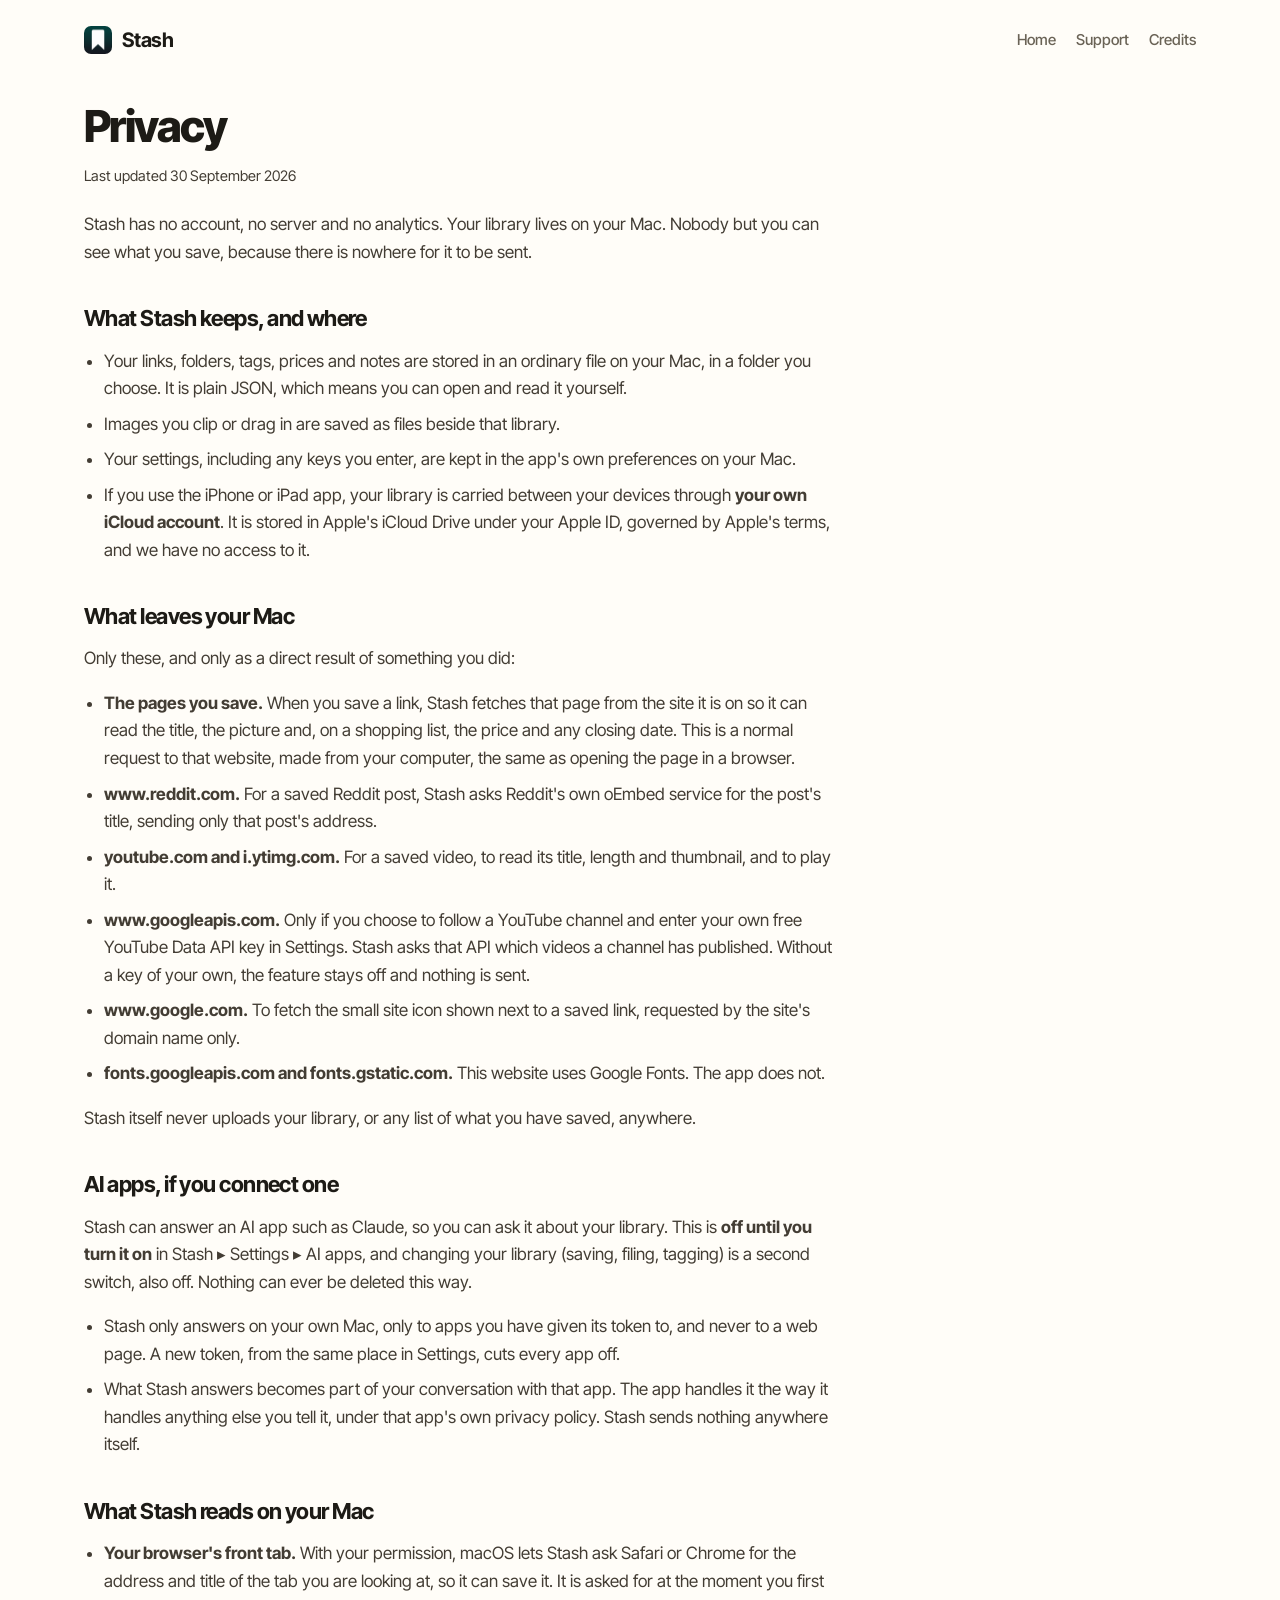
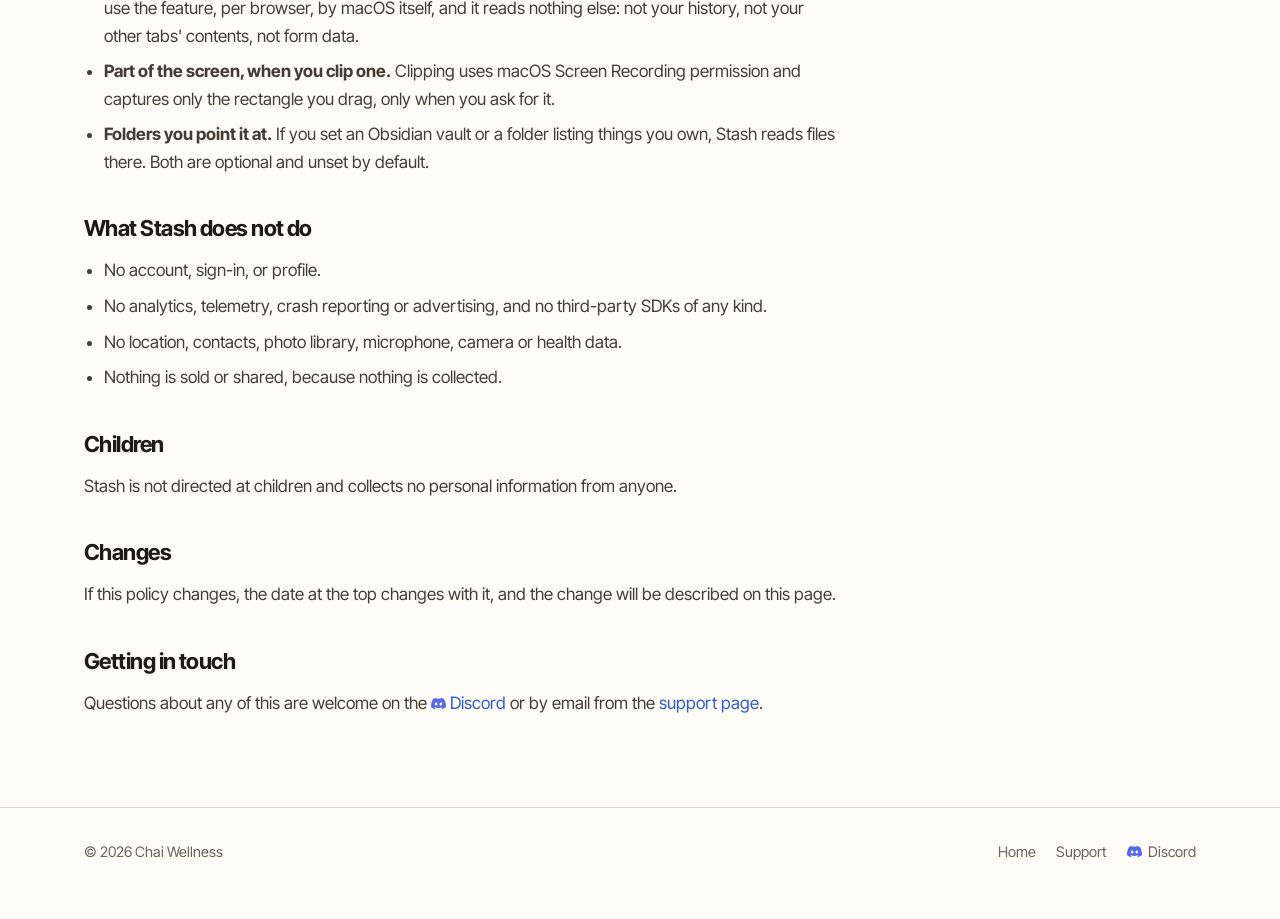
==== commit 425551d1: "Real pages, videos and photos in every screenshot; credits page; clearer tabs and steps" ====
--- a/privacy.html
+++ b/privacy.html
@@ -30,6 +30,7 @@
     <nav class="nav" aria-label="Sections">
       <a href="index.html">Home</a>
       <a href="support.html">Support</a>
+      <a href="credits.html">Credits</a>
     </nav>
   </header>
 
--- a/style.css
+++ b/style.css
@@ -21,7 +21,7 @@
   --ink-2: #433d34;
   --muted: #6a6356;
   --line: #ddd3c2;
-  --accent: #2c52b7;
+  --accent: #2b59de;
   --accent-ink: #ffffff;
   --accent-soft: rgba(44, 82, 183, .09);
   --green: #1f7f55;
@@ -38,7 +38,7 @@
   :root:not([data-theme="light"]) {
     --paper: #14161b; --paper-2: #181b21; --sand: #1f232c; --sand-2: #272c37;
     --ink: #eceef2; --ink-2: #c9cfd9; --muted: #9aa2b1; --line: #2c313c;
-    --accent: #93aaf6; --accent-ink: #0f1420; --accent-soft: rgba(147, 170, 246, .12);
+    --accent: #a3b8ff; --accent-ink: #0f1420; --accent-soft: rgba(163, 184, 255, .14);
     --green: #4cc48c; --amber: #e0a545;
     --shadow: 0 1px 2px rgba(0, 0, 0, .3), 0 10px 28px rgba(0, 0, 0, .4);
     --shadow-lift: 0 2px 4px rgba(0, 0, 0, .35), 0 16px 36px rgba(0, 0, 0, .5);
@@ -48,7 +48,7 @@
 :root[data-theme="dark"] {
   --paper: #14161b; --paper-2: #181b21; --sand: #1f232c; --sand-2: #272c37;
   --ink: #eceef2; --ink-2: #c9cfd9; --muted: #9aa2b1; --line: #2c313c;
-  --accent: #93aaf6; --accent-ink: #0f1420; --accent-soft: rgba(147, 170, 246, .12);
+  --accent: #a3b8ff; --accent-ink: #0f1420; --accent-soft: rgba(163, 184, 255, .14);
   --green: #4cc48c; --amber: #e0a545;
   --shadow: 0 1px 2px rgba(0, 0, 0, .3), 0 10px 28px rgba(0, 0, 0, .4);
   --shadow-lift: 0 2px 4px rgba(0, 0, 0, .35), 0 16px 36px rgba(0, 0, 0, .5);
@@ -401,3 +401,209 @@
 .foot-links .discord svg { width: 15px; height: 15px; }
 
 .discord.inline svg { width: 15px; height: 15px; vertical-align: -2px; margin-right: 4px; }
+
+/* --- 2026-10-01 rework: one library, three kinds -------------------------------------------------
+   The page leads with the plain claim, a complete bookmark app for pages, videos and images, shown
+   rather than described: one big screenshot per kind behind three tabs, then the basics as a strip.
+   Everything after "And so much more" is what a bookmark app does not usually do. */
+.head-c { text-align: center; max-width: 720px; margin: 0 auto 40px; }
+.head-c p { color: var(--ink-2); font-size: 18.5px; margin: 0; }
+
+.kind-tabs {
+  display: flex; justify-content: center; gap: 6px; margin: 0 auto 28px;
+  padding: 5px; width: max-content; max-width: 100%;
+  background: var(--sand); border-radius: 999px;
+}
+.kind-tabs button {
+  font: 600 15.5px/1 inherit; color: var(--ink-2); background: transparent; border: 0;
+  padding: 11px 20px; border-radius: 999px; cursor: pointer;
+}
+.kind-tabs button:hover { color: var(--ink); }
+.kind-tabs button[aria-selected="true"] { background: var(--paper); color: var(--ink); box-shadow: var(--shadow); }
+.kind-panel { margin: 0; }
+.kind-panel figcaption { text-align: center; color: var(--ink-2); font-size: 17px; margin: 0 auto 22px; max-width: 60ch; }
+.kind-panel .shot { max-width: 1000px; margin: 0 auto; }
+/* Without the script every panel shows, stacked: nothing is hidden from a reader who cannot run it. */
+.kinds.js .kind-tabs { display: flex; }
+.kinds:not(.js) .kind-tabs { display: none; }
+.kinds:not(.js) .kind-panel + .kind-panel { margin-top: 56px; }
+.kinds.js .kind-panel[hidden] { display: none; }
+
+.basics {
+  list-style: none; padding: 0; margin: 44px auto 0; max-width: 980px;
+  display: flex; flex-wrap: wrap; justify-content: center; gap: 10px;
+}
+.basics li {
+  padding: 9px 15px; border-radius: 999px; font-size: 15px; color: var(--ink-2);
+  background: var(--paper-2); border: 1px solid var(--line);
+}
+
+/* The hinge of the page: everything below is what a bookmark app does not usually do. */
+.more-head { padding: 96px 0 24px; border-top: 1px solid var(--line); background: var(--paper); }
+.more-head .head-c { margin-bottom: 0; }
+.more-head h2 { font-size: clamp(32px, 4.2vw, 52px); }
+.more-head + section.band { border-top: 0; }
+
+/* Save sheet + two phones in one row, the sheet a touch smaller, as it is on screen. */
+.shot.trio { display: flex; gap: 20px; align-items: flex-end; justify-content: center; }
+.shot.trio picture { flex: 0 1 31%; max-width: 230px; }
+.shot.trio picture:first-child { flex-basis: 28%; }
+
+@media (max-width: 620px) {
+  .kind-tabs button { padding: 10px 14px; font-size: 14.5px; }
+  .shot.trio { gap: 10px; }
+  /* Seven pills stacked one per line on a phone read as seven buttons; a tight list reads as what it is. */
+  .basics { display: block; max-width: 30em; margin-top: 32px; }
+  .basics li { background: none; border: 0; border-radius: 0; padding: 7px 0 7px 22px; position: relative; font-size: 15.5px; }
+  .basics li::before { content: "\2713"; position: absolute; left: 0; top: 7px; color: var(--accent); font-weight: 700; }
+}
+
+/* --- saving is the easy part: every way in, one tile each ------------------------------------------ */
+.ways { list-style: none; padding: 0; margin: 0 auto; max-width: 1040px;
+  display: grid; grid-template-columns: repeat(3, minmax(0, 1fr)); gap: 16px; }
+.ways li {
+  display: flex; flex-direction: column; gap: 6px; padding: 22px 22px 20px;
+  border-radius: var(--radius); background: var(--paper-2); border: 1px solid var(--line);
+}
+.ways b { font-size: 17.5px; letter-spacing: -.01em; }
+.ways li > span:last-child { color: var(--muted); font-size: 15.5px; line-height: 1.5; }
+.way-key { margin-bottom: 8px; min-height: 30px; display: flex; align-items: center; }
+.way-key kbd { font-size: 14px; padding: 6px 8px 5px; }
+.way-word {
+  font: 600 13px/1 "JetBrains Mono", ui-monospace, monospace; letter-spacing: .06em; text-transform: uppercase;
+  color: var(--accent); background: var(--accent-soft); border-radius: 7px; padding: 8px 10px; align-self: flex-start;
+}
+@media (max-width: 960px) { .ways { grid-template-columns: repeat(2, minmax(0, 1fr)); } }
+@media (max-width: 620px) { .ways { grid-template-columns: minmax(0, 1fr); } .ways li { padding: 18px; } }
+
+/* --- colour (2026-10-01): a hue per feature -------------------------------------------------------
+   Eric asked for "a bit more vibrant, nothing crazy". The paper stays; colour arrives as a hue per
+   feature, used in three small places: the section's label, its bullets and a soft glow behind its
+   screenshot. Each hue is its own thing in the app too (prices are green there, the queue blue).
+   Light values are chosen to read as text on the paper; dark values are lifted for the dark page. */
+:root {
+  --h-queue: #3a55e8; --h-archive: #8a3fd0; --h-channels: #e04a36; --h-prices: #158c5c;
+  --h-search: #2b59de; --h-own: #c07a0c; --h-ai: #c4592b; --h-keys: #0d8585; --h-phone: #d0457f;
+  --h-seen: #2b8fd6; --h-save: #2b59de;
+}
+@media (prefers-color-scheme: dark) {
+  :root:not([data-theme="light"]) {
+    --h-queue: #9aa9ff; --h-archive: #c69cff; --h-channels: #ff8b78; --h-prices: #55d69e;
+    --h-search: #a3b8ff; --h-own: #f3b950; --h-ai: #f49c72; --h-keys: #52d1cf; --h-phone: #ff8fbd;
+    --h-seen: #7cc4ff; --h-save: #a3b8ff;
+  }
+}
+:root[data-theme="dark"] {
+  --h-queue: #9aa9ff; --h-archive: #c69cff; --h-channels: #ff8b78; --h-prices: #55d69e;
+  --h-search: #a3b8ff; --h-own: #f3b950; --h-ai: #f49c72; --h-keys: #52d1cf; --h-phone: #ff8fbd;
+  --h-seen: #7cc4ff; --h-save: #a3b8ff;
+}
+[data-hue="queue"] { --hue: var(--h-queue); }   [data-hue="archive"] { --hue: var(--h-archive); }
+[data-hue="channels"] { --hue: var(--h-channels); } [data-hue="prices"] { --hue: var(--h-prices); }
+[data-hue="search"] { --hue: var(--h-search); } [data-hue="own"] { --hue: var(--h-own); }
+[data-hue="ai"] { --hue: var(--h-ai); }         [data-hue="keys"] { --hue: var(--h-keys); }
+[data-hue="phone"] { --hue: var(--h-phone); }
+
+[data-hue] .label { color: var(--hue); display: inline-flex; align-items: center; gap: 9px; }
+[data-hue] .label::before { content: ""; width: 9px; height: 9px; border-radius: 3px; background: var(--hue); }
+[data-hue] .facts li::before { background: var(--hue); opacity: .9; }
+[data-hue] .shot, [data-hue] .searchmock, [data-hue] .chat { position: relative; }
+[data-hue] .row > .shot::before, [data-hue] .row > .searchmock::before, [data-hue] .row > .chat::before {
+  content: ""; position: absolute; inset: -10% -8%; z-index: -1; pointer-events: none;
+  background: radial-gradient(55% 55% at 50% 50%, color-mix(in srgb, var(--hue) 18%, transparent), transparent 72%);
+}
+[data-hue] .row > .searchmock, [data-hue] .row > .chat { z-index: 0; }
+[data-hue="search"] .searchmock .field { border-color: color-mix(in srgb, var(--hue) 60%, var(--line)); }
+[data-hue="ai"] .msg.you { background: var(--hue); }
+section.band { isolation: isolate; }
+
+/* The hero's wash, a little warmer and wider. */
+.hero-art::before {
+  background:
+    radial-gradient(48% 50% at 60% 40%, color-mix(in srgb, var(--accent) 16%, transparent), transparent 70%),
+    radial-gradient(40% 42% at 30% 75%, color-mix(in srgb, var(--h-archive) 10%, transparent), transparent 70%);
+}
+
+/* Saving tiles: each way in gets its own colour on its key badge and a thin top edge. */
+.ways li { border-top: 3px solid var(--tile); }
+.ways .h-web { --tile: var(--h-search); } .ways .h-video { --tile: var(--h-channels); }
+.ways .h-image { --tile: var(--h-own); }  .ways .h-image2 { --tile: var(--h-prices); }
+.ways .h-tabs { --tile: var(--h-queue); } .ways .h-phone { --tile: var(--h-phone); }
+.ways .way-key kbd { border-color: color-mix(in srgb, var(--tile) 45%, var(--line)); background: color-mix(in srgb, var(--tile) 9%, var(--paper)); }
+.ways .way-word { color: var(--tile); background: color-mix(in srgb, var(--tile) 12%, transparent); }
+
+/* The life of a link: four steps, each in its own colour, joined by an arrow. */
+.life {
+  list-style: none; display: grid; grid-template-columns: repeat(4, minmax(0, 1fr)); gap: 14px;
+  margin: 36px auto 0; padding: 0 16px; max-width: 1000px; counter-reset: step;
+}
+.life li {
+  position: relative; padding: 18px 18px 16px; border-radius: var(--radius);
+  background: color-mix(in srgb, var(--step) 8%, var(--paper)); border: 1px solid color-mix(in srgb, var(--step) 30%, var(--line));
+}
+.life li b { display: block; color: var(--step); font-size: 18px; letter-spacing: -.01em; }
+.life li span { color: var(--muted); font-size: 14.5px; line-height: 1.45; }
+.life li:not(:last-child)::after {
+  content: "\2192"; position: absolute; right: -13px; top: 50%; transform: translateY(-50%);
+  width: 12px; text-align: center; color: var(--muted); font-weight: 700; z-index: 1;
+}
+.life .h-save { --step: var(--h-save); } .life .h-queue { --step: var(--h-queue); }
+.life .h-seen { --step: var(--h-seen); } .life .h-archive { --step: var(--h-archive); }
+@media (max-width: 760px) {
+  .life { grid-template-columns: repeat(2, minmax(0, 1fr)); }
+  .life li:nth-child(2)::after { display: none; }
+}
+
+/* Tabs: the chosen one in the accent, so the switcher reads as a control at a glance. */
+.kind-tabs button[aria-selected="true"] { background: var(--accent); color: var(--accent-ink); box-shadow: none; }
+.basics li::before { color: var(--accent); }
+
+/* --- close-ups (scripts/zoom_shots.py) ----------------------------------------------------------
+   A detail cut from the window, shown big enough to read. The cut edges fade instead of stopping
+   hard, so it reads as "a closer look" rather than a broken screenshot; the whole window is one
+   click away. Rounded top-left, where the crop meets the app's own edge. */
+.shot.zoom { display: flex; flex-direction: column; align-items: flex-start; }
+.shot.zoom picture { display: block; width: 100%; }
+.shot.zoom img {
+  border-radius: 16px 6px 6px 6px; filter: none;
+  -webkit-mask-image: linear-gradient(to right, #000 78%, transparent), linear-gradient(to bottom, #000 80%, transparent);
+  -webkit-mask-composite: source-in;
+          mask-image: linear-gradient(to right, #000 78%, transparent), linear-gradient(to bottom, #000 80%, transparent);
+          mask-composite: intersect;
+}
+.see-whole {
+  margin-top: 6px; padding: 7px 12px; border-radius: 999px; cursor: pointer;
+  font: 600 13.5px/1 inherit; color: var(--hue, var(--accent));
+  background: color-mix(in srgb, var(--hue, var(--accent)) 10%, transparent);
+  border: 1px solid color-mix(in srgb, var(--hue, var(--accent)) 30%, transparent);
+}
+.see-whole::after { content: " \2197"; }
+.see-whole:hover { background: color-mix(in srgb, var(--hue, var(--accent)) 16%, transparent); }
+
+/* The steps say what YOU do (Eric: "I understand this because I made the app, but a user won't").
+   A number, a verb, one sentence with the key in it. */
+.life li { padding: 18px 18px 18px; }
+.life li em {
+  display: inline-grid; place-items: center; width: 26px; height: 26px; border-radius: 50%;
+  font: 700 13.5px/1 "JetBrains Mono", ui-monospace, monospace; font-style: normal;
+  color: var(--paper); background: var(--step); margin-bottom: 10px;
+}
+.life li b { margin-bottom: 4px; }
+.life li span { display: block; color: var(--ink-2); font-size: 15px; line-height: 1.5; }
+.life li kbd { font-size: 11.5px; padding: 3px 5px 2px; }
+
+/* The kind switcher, made to read as three big buttons (Eric: "should be easier to read"). */
+.kind-tabs { gap: 8px; padding: 6px; background: var(--paper); border: 1px solid var(--line); box-shadow: var(--shadow); }
+.kind-tabs button {
+  display: inline-flex; align-items: center; gap: 9px;
+  font: 650 17.5px/1 inherit; color: var(--ink); padding: 14px 26px;
+}
+.kind-tabs button svg { width: 20px; height: 20px; flex: 0 0 20px; opacity: .8; }
+.kind-tabs button:hover { background: var(--sand); }
+.kind-tabs button[aria-selected="true"] { background: var(--accent); color: var(--accent-ink); }
+.kind-tabs button[aria-selected="true"] svg { opacity: 1; }
+@media (max-width: 620px) {
+  .kind-tabs { gap: 4px; padding: 4px; }
+  .kind-tabs button { font-size: 15px; padding: 11px 13px; gap: 6px; }
+  .kind-tabs button svg { width: 17px; height: 17px; flex-basis: 17px; }
+}
